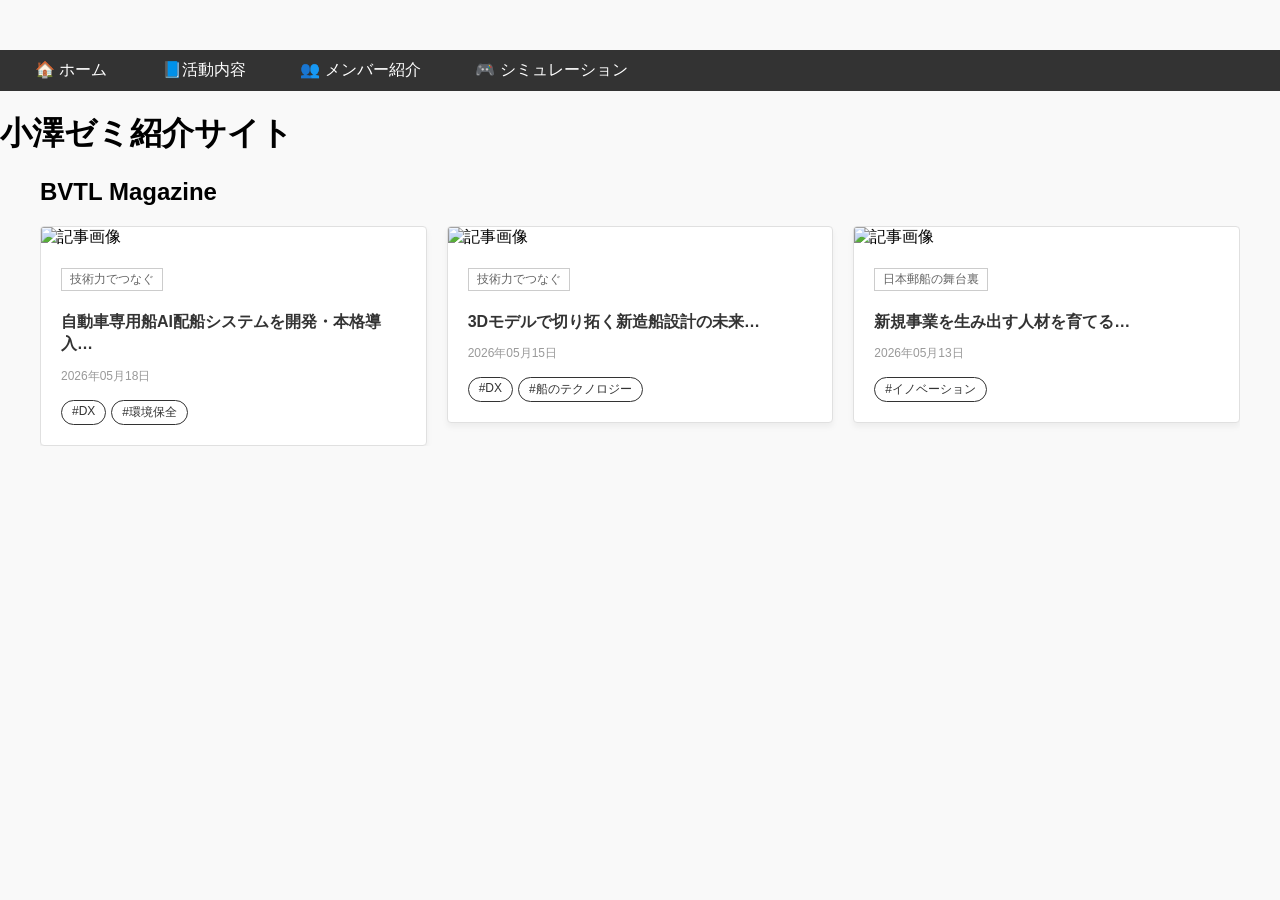
==== index.html/index.html @ 612d38cc "update camp part" ====
<!DOCTYPE html>
<html>

<head>
 
    <title>小澤ゼミ紹介サイト</title>

  <style>
    nav {
      background-color: #333;
      padding: 10px;
    }

    nav a {
      color: white;
      text-decoration: none;
      margin: 10px;
      padding: 8px 15px;
      border-radius: 5px;
    }

    nav a:hover {
      background-color: #555;
    }

    .dropdown {
      position: relative;
      display: inline-block;
    }

    .dropdown-content {
      display: none;
      position: absolute;
      background-color: #f9f9f9;
      padding: 10px;
      min-width: 250px;
    }

    .dropdown-content a {
      display: block;
      padding: 10px;
      color: black;
    }

    .dropdown-content a:hover {
      background-color: #ddd;
    }

    .dropdown:hover .dropdown-content {
      display: block;
    }

    /* 全体のリセットと基本設定 */
body {
  font-family: "Helvetica Neue", Arial, sans-serif;
  background-color: #f9f9f9;
  margin: 0;
  padding: 50px 0;
}

.container {
  max-width: 1200px;
  margin: 0 auto;
  padding: 0 20px;
}

/* スライダーの余白設定 */
.swiper {
  width: 100%;
  padding: 20px 0;
}

/* リンクタグのデフォルト装飾を消す */
.card-link {
  text-decoration: none;
  color: inherit;
  display: block;
}

/* カードのデザイン */
.card {
  background: #fff;
  border: 1px solid #e0e0e0;
  border-radius: 4px;
  overflow: hidden;
  box-shadow: 0 4px 6px rgba(0,0,0,0.05);
  transition: transform 0.2s, box-shadow 0.2s;
  height: 100%;
}

/* ホバー時に少し浮き上がらせる演出 */
.card-link:hover .card {
  transform: translateY(-5px);
  box-shadow: 0 8px 15px rgba(0,0,0,0.1);
}

/* 画像部分 */
.card-img img {
  width: 100%;
  height: 200px;
  object-fit: cover; /* 画像の比率を崩さずにトリミング */
}

/* テキストコンテンツ部分 */
.card-content {
  padding: 20px;
}

.category {
  font-size: 12px;
  color: #666;
  border: 1px solid #ccc;
  padding: 2px 8px;
  display: inline-block;
  margin-bottom: 10px;
}

.card-content h3 {
  font-size: 16px;
  margin: 10px 0;
  line-height: 1.4;
  color: #333;
}

.date {
  font-size: 12px;
  color: #999;
  margin-bottom: 15px;
}

/* タグのスタイリング */
.tags {
  display: flex;
  flex-wrap: wrap;
  gap: 5px;
}

.tag {
  font-size: 12px;
  color: #333;
  border: 1px solid #333;
  border-radius: 20px;
  padding: 3px 10px;
}
  </style>

</head>

<body>

<nav>
  <a href="index.html">🏠 ホーム</a>

   <div class="dropdown">
    <a href="#">📘活動内容</a>
    <div class="dropdown-content">
      <a href="activities-seminar.html">毎日の活動</a>
      <a href="activities-event.html">行事</a>
    </div>

  <a href="members.html">👥 メンバー紹介</a>

  <div class="dropdown">
    <a href="#">🎮 シミュレーション</a>
    <div class="dropdown-content">
      <a href="simulation-daily.html">日常編</a>
      <a href="simulation-camp.html">合宿編</a>
      <a href="simulation-factory.html">工場見学編</a>
      <a href="simulation-end.html">エンディング編</a>
    </div>
  </div>
</nav>

<h1>小澤ゼミ紹介サイト</h1>

<link rel="stylesheet" href="https://cdn.jsdelivr.net/npm/swiper@11/swiper-bundle.min.css" />



  <div class="container">
    <h2>BVTL Magazine</h2>
    
    <div class="swiper mySwiper">
      <div class="swiper-wrapper">
        
        <div class="swiper-slide">
          <a href="detail1.html" class="card-link">
            <div class="card">
              <div class="card-img">
                <img src="image1.jpg" alt="記事画像">
              </div>
              <div class="card-content">
                <span class="category">技術力でつなぐ</span>
                <h3>自動車専用船AI配船システムを開発・本格導入…</h3>
                <p class="date">2026年05月18日</p>
                <div class="tags">
                  <span class="tag">#DX</span>
                  <span class="tag">#環境保全</span>
                </div>
              </div>
            </div>
          </a>
        </div>

        <div class="swiper-slide">
          <a href="detail2.html" class="card-link">
            <div class="card">
              <div class="card-img">
                <img src="image2.jpg" alt="記事画像">
              </div>
              <div class="card-content">
                <span class="category">技術力でつなぐ</span>
                <h3>3Dモデルで切り拓く新造船設計の未来…</h3>
                <p class="date">2026年05月15日</p>
                <div class="tags">
                  <span class="tag">#DX</span>
                  <span class="tag">#船のテクノロジー</span>
                </div>
              </div>
            </div>
          </a>
        </div>

        <div class="swiper-slide">
          <a href="detail3.html" class="card-link">
            <div class="card">
              <div class="card-img">
                <img src="image3.jpg" alt="記事画像">
              </div>
              <div class="card-content">
                <span class="category">日本郵船の舞台裏</span>
                <h3>新規事業を生み出す人材を育てる…</h3>
                <p class="date">2026年05月13日</p>
                <div class="tags">
                  <span class="tag">#イノベーション</span>
                </div>
              </div>
            </div>
          </a>
        </div>

      </div>

      <div class="swiper-button-next"></div>
      <div class="swiper-button-prev"></div>
    </div>
  </div>

  <script src="https://cdn.jsdelivr.net/npm/swiper@11/swiper-bundle.min.js"></script>
  <script src="script.js"></script>


</body>

</html>
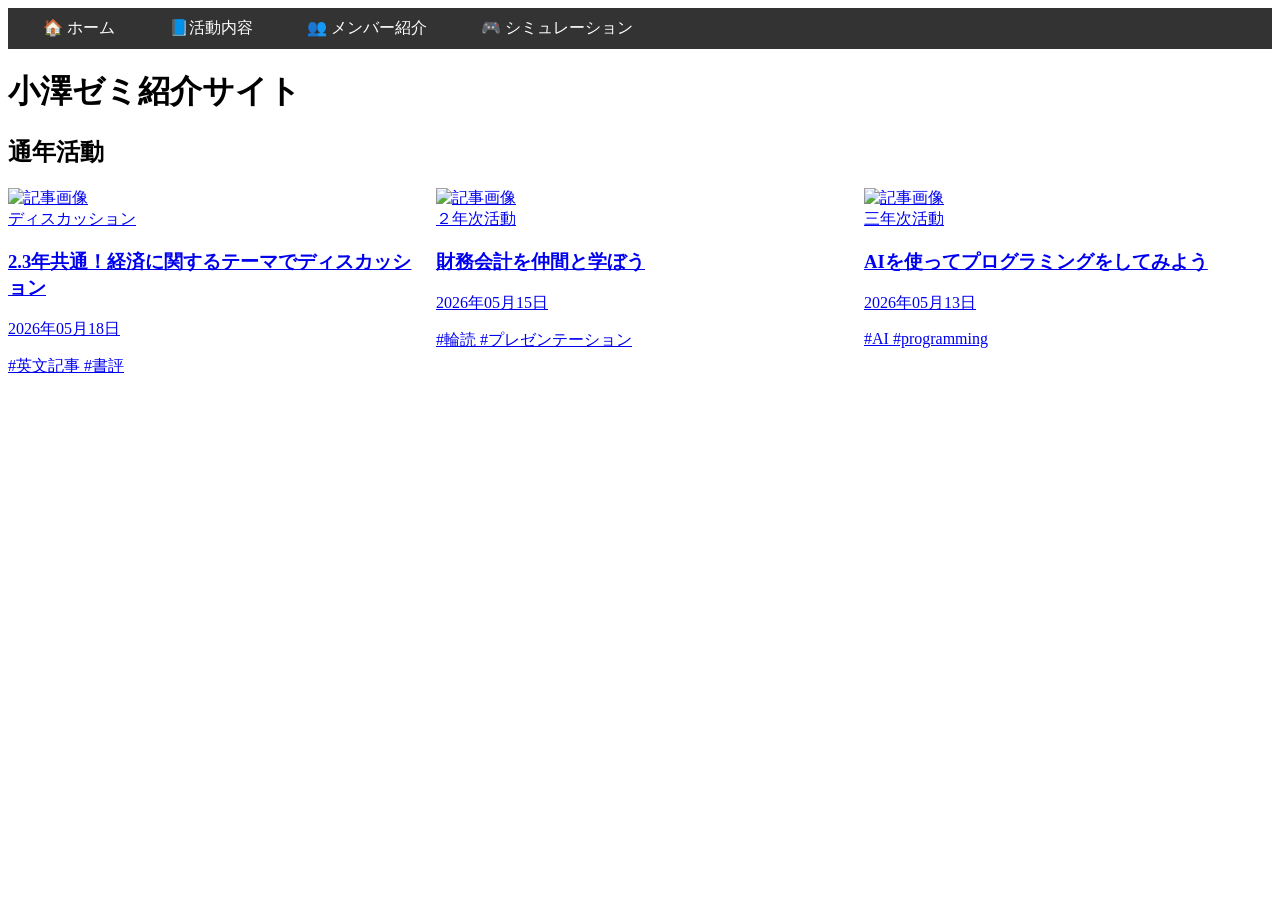
==== commit 3c73732b: "update camp part" ====
--- a/index.html/index.html
+++ b/index.html/index.html
@@ -2,8 +2,8 @@
 <html>
 
 <head>
- 
-    <title>小澤ゼミ紹介サイト</title>
+
+  <title>小澤ゼミ紹介サイト</title>
 
   <style>
     nav {
@@ -49,140 +49,45 @@
     .dropdown:hover .dropdown-content {
       display: block;
     }
-
-    /* 全体のリセットと基本設定 */
-body {
-  font-family: "Helvetica Neue", Arial, sans-serif;
-  background-color: #f9f9f9;
-  margin: 0;
-  padding: 50px 0;
-}
-
-.container {
-  max-width: 1200px;
-  margin: 0 auto;
-  padding: 0 20px;
-}
-
-/* スライダーの余白設定 */
-.swiper {
-  width: 100%;
-  padding: 20px 0;
-}
-
-/* リンクタグのデフォルト装飾を消す */
-.card-link {
-  text-decoration: none;
-  color: inherit;
-  display: block;
-}
-
-/* カードのデザイン */
-.card {
-  background: #fff;
-  border: 1px solid #e0e0e0;
-  border-radius: 4px;
-  overflow: hidden;
-  box-shadow: 0 4px 6px rgba(0,0,0,0.05);
-  transition: transform 0.2s, box-shadow 0.2s;
-  height: 100%;
-}
-
-/* ホバー時に少し浮き上がらせる演出 */
-.card-link:hover .card {
-  transform: translateY(-5px);
-  box-shadow: 0 8px 15px rgba(0,0,0,0.1);
-}
-
-/* 画像部分 */
-.card-img img {
-  width: 100%;
-  height: 200px;
-  object-fit: cover; /* 画像の比率を崩さずにトリミング */
-}
-
-/* テキストコンテンツ部分 */
-.card-content {
-  padding: 20px;
-}
-
-.category {
-  font-size: 12px;
-  color: #666;
-  border: 1px solid #ccc;
-  padding: 2px 8px;
-  display: inline-block;
-  margin-bottom: 10px;
-}
-
-.card-content h3 {
-  font-size: 16px;
-  margin: 10px 0;
-  line-height: 1.4;
-  color: #333;
-}
-
-.date {
-  font-size: 12px;
-  color: #999;
-  margin-bottom: 15px;
-}
-
-/* タグのスタイリング */
-.tags {
-  display: flex;
-  flex-wrap: wrap;
-  gap: 5px;
-}
-
-.tag {
-  font-size: 12px;
-  color: #333;
-  border: 1px solid #333;
-  border-radius: 20px;
-  padding: 3px 10px;
-}
   </style>
 
 </head>
 
 <body>
 
-<nav>
-  <a href="index.html">🏠 ホーム</a>
+  <nav>
+    <a href="index.html">🏠 ホーム</a>
 
-   <div class="dropdown">
-    <a href="#">📘活動内容</a>
-    <div class="dropdown-content">
-      <a href="activities-seminar.html">毎日の活動</a>
-      <a href="activities-event.html">行事</a>
-    </div>
+    <div class="dropdown">
+      <a href="#">📘活動内容</a>
+      <div class="dropdown-content">
+        <a href="activities-seminar.html">毎日の活動</a>
+        <a href="activities-event.html">行事</a>
+      </div>
 
-  <a href="members.html">👥 メンバー紹介</a>
+      <a href="members.html">👥 メンバー紹介</a>
 
-  <div class="dropdown">
-    <a href="#">🎮 シミュレーション</a>
-    <div class="dropdown-content">
-      <a href="simulation-daily.html">日常編</a>
-      <a href="simulation-camp.html">合宿編</a>
-      <a href="simulation-factory.html">工場見学編</a>
-      <a href="simulation-end.html">エンディング編</a>
-    </div>
-  </div>
-</nav>
+      <div class="dropdown">
+        <a href="#">🎮 シミュレーション</a>
+        <div class="dropdown-content">
+          <a href="simulation-daily.html">日常編</a>
+          <a href="simulation-camp.html">合宿編</a>
+          <a href="simulation-factory.html">工場見学編</a>
+          <a href="simulation-end.html">エンディング編</a>
+        </div>
+      </div>
+  </nav>
 
-<h1>小澤ゼミ紹介サイト</h1>
+  <h1>小澤ゼミ紹介サイト</h1>
 
-<link rel="stylesheet" href="https://cdn.jsdelivr.net/npm/swiper@11/swiper-bundle.min.css" />
-
-
+  <link rel="stylesheet" href="https://cdn.jsdelivr.net/npm/swiper@11/swiper-bundle.min.css" />
 
   <div class="container">
-    <h2>BVTL Magazine</h2>
-    
+    <h2>通年活動</h2>
+
     <div class="swiper mySwiper">
       <div class="swiper-wrapper">
-        
+
         <div class="swiper-slide">
           <a href="detail1.html" class="card-link">
             <div class="card">
@@ -190,12 +95,12 @@
                 <img src="image1.jpg" alt="記事画像">
               </div>
               <div class="card-content">
-                <span class="category">技術力でつなぐ</span>
-                <h3>自動車専用船AI配船システムを開発・本格導入…</h3>
+                <span class="category">ディスカッション</span>
+                <h3>2.3年共通！経済に関するテーマでディスカッション</h3>
                 <p class="date">2026年05月18日</p>
                 <div class="tags">
-                  <span class="tag">#DX</span>
-                  <span class="tag">#環境保全</span>
+                  <span class="tag">#英文記事</span>
+                  <span class="tag">#書評</span>
                 </div>
               </div>
             </div>
@@ -209,12 +114,12 @@
                 <img src="image2.jpg" alt="記事画像">
               </div>
               <div class="card-content">
-                <span class="category">技術力でつなぐ</span>
-                <h3>3Dモデルで切り拓く新造船設計の未来…</h3>
+                <span class="category">２年次活動</span>
+                <h3>財務会計を仲間と学ぼう</h3>
                 <p class="date">2026年05月15日</p>
                 <div class="tags">
-                  <span class="tag">#DX</span>
-                  <span class="tag">#船のテクノロジー</span>
+                  <span class="tag">#輪読</span>
+                  <span class="tag">#プレゼンテーション</span>
                 </div>
               </div>
             </div>
@@ -228,22 +133,25 @@
                 <img src="image3.jpg" alt="記事画像">
               </div>
               <div class="card-content">
-                <span class="category">日本郵船の舞台裏</span>
-                <h3>新規事業を生み出す人材を育てる…</h3>
+                <span class="category">三年次活動</span>
+                <h3>AIを使ってプログラミングをしてみよう</h3>
                 <p class="date">2026年05月13日</p>
                 <div class="tags">
-                  <span class="tag">#イノベーション</span>
+                  <span class="tag">#AI</span>
+                  <span class="tag">#programming</span>
+                  </span>
                 </div>
               </div>
             </div>
-          </a>
         </div>
-
+        </a>
       </div>
 
-      <div class="swiper-button-next"></div>
-      <div class="swiper-button-prev"></div>
     </div>
+
+    <div class="swiper-button-next"></div>
+    <div class="swiper-button-prev"></div>
+  </div>
   </div>
 
   <script src="https://cdn.jsdelivr.net/npm/swiper@11/swiper-bundle.min.js"></script>
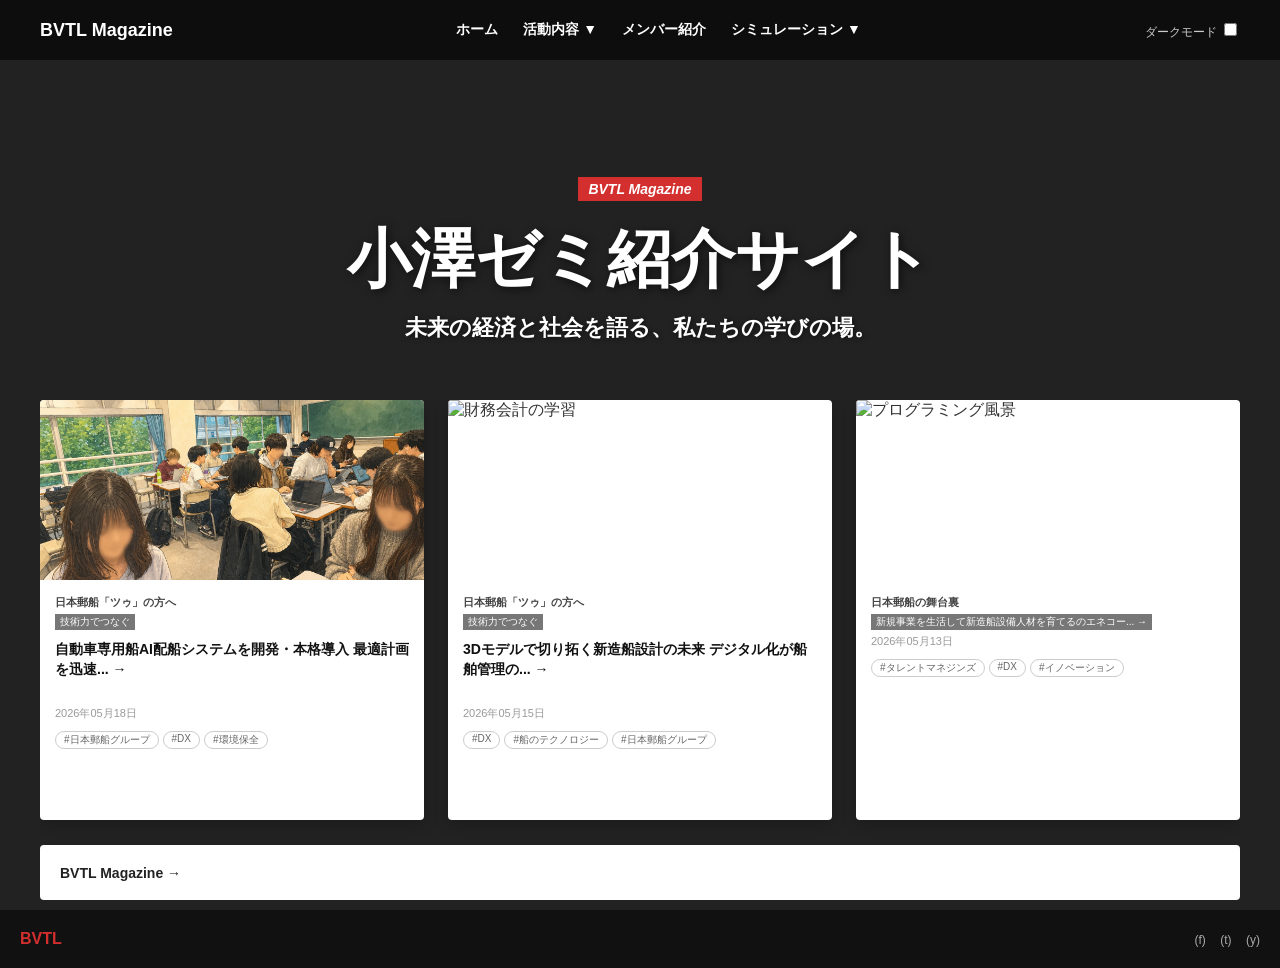
==== commit 5396b8a1: "design update" ====
--- a/index.html/index.html
+++ b/index.html/index.html
@@ -1,163 +1,142 @@
 <!DOCTYPE html>
-<html>
+<html lang="ja">
 
 <head>
-
+  <meta charset="UTF-8">
+  <meta name="viewport" content="width=device-width, initial-scale=1.0">
   <title>小澤ゼミ紹介サイト</title>
 
-  <style>
-    nav {
-      background-color: #333;
-      padding: 10px;
-    }
-
-    nav a {
-      color: white;
-      text-decoration: none;
-      margin: 10px;
-      padding: 8px 15px;
-      border-radius: 5px;
-    }
-
-    nav a:hover {
-      background-color: #555;
-    }
-
-    .dropdown {
-      position: relative;
-      display: inline-block;
-    }
-
-    .dropdown-content {
-      display: none;
-      position: absolute;
-      background-color: #f9f9f9;
-      padding: 10px;
-      min-width: 250px;
-    }
-
-    .dropdown-content a {
-      display: block;
-      padding: 10px;
-      color: black;
-    }
-
-    .dropdown-content a:hover {
-      background-color: #ddd;
-    }
-
-    .dropdown:hover .dropdown-content {
-      display: block;
-    }
-  </style>
-
+  <link rel="stylesheet" href="https://cdn.jsdelivr.net/npm/swiper@11/swiper-bundle.min.css" />
+  <link rel="stylesheet" href="style.css">
 </head>
 
 <body>
 
-  <nav>
-    <a href="index.html">🏠 ホーム</a>
+  <header class="main-header">
+    <nav class="nav-container">
+      <div class="logo">BVTL Magazine</div>
+      <ul class="nav-links">
+        <li><a href="index.html">ホーム</a></li>
+        <li class="dropdown">
+          <a href="#">活動内容 ▼</a>
+          <ul class="dropdown-content">
+            <li><a href="activities-seminar.html">毎日の活動</a></li>
+            <li><a href="activities-event.html">行事</a></li>
+          </ul>
+        </li>
+        <li><a href="members.html">メンバー紹介</a></li>
+        <li class="dropdown">
+          <a href="#">シミュレーション ▼</a>
+          <ul class="dropdown-content">
+            <li><a href="simulation-daily.html">日常編</a></li>
+            <li><a href="simulation-camp.html">合宿編</a></li>
+            <li><a href="simulation-factory.html">工場見学編</a></li>
+            <li><a href="simulation-end.html">エンディング編</a></li>
+          </ul>
+        </li>
+      </ul>
+      <div class="darkmode-toggle">
+        ダークモード <input type="checkbox">
+      </div>
+    </nav>
+  </header>
 
-    <div class="dropdown">
-      <a href="#">📘活動内容</a>
-      <div class="dropdown-content">
-        <a href="activities-seminar.html">毎日の活動</a>
-        <a href="activities-event.html">行事</a>
-      </div>
+  <div class="hero-section">
+    <div class="hero-content">
+      <span class="magazine-label">BVTL Magazine</span>
+      <h1 class="hero-title">小澤ゼミ紹介サイト</h1>
+      <p class="hero-subtitle">未来の経済と社会を語る、私たちの学びの場。</p>
+    </div>
+  </div>
 
-      <a href="members.html">👥 メンバー紹介</a>
+  <div class="content-container">
+    <div class="card-gallery-wrapper">
+      <div class="swiper mySwiper">
+        <div class="swiper-wrapper">
 
-      <div class="dropdown">
-        <a href="#">🎮 シミュレーション</a>
-        <div class="dropdown-content">
-          <a href="simulation-daily.html">日常編</a>
-          <a href="simulation-camp.html">合宿編</a>
-          <a href="simulation-factory.html">工場見学編</a>
-          <a href="simulation-end.html">エンディング編</a>
-        </div>
-      </div>
-  </nav>
-
-  <h1>小澤ゼミ紹介サイト</h1>
-
-  <link rel="stylesheet" href="https://cdn.jsdelivr.net/npm/swiper@11/swiper-bundle.min.css" />
-
-  <div class="container">
-    <h2>通年活動</h2>
-
-    <div class="swiper mySwiper">
-      <div class="swiper-wrapper">
-
-        <div class="swiper-slide">
-          <a href="detail1.html" class="card-link">
-            <div class="card">
-              <div class="card-img">
-                <img src="image1.jpg" alt="記事画像">
-              </div>
-              <div class="card-content">
-                <span class="category">ディスカッション</span>
-                <h3>2.3年共通！経済に関するテーマでディスカッション</h3>
-                <p class="date">2026年05月18日</p>
-                <div class="tags">
-                  <span class="tag">#英文記事</span>
-                  <span class="tag">#書評</span>
+          <div class="swiper-slide">
+            <a href="detail1.html" class="card-link">
+              <div class="card">
+                <div class="card-img">
+                  <img src="photo.jpg/photo1-daily.jpg" alt="ディスカッション風景">
+                </div>
+                <div class="card-content">
+                  <span class="company-tag">日本郵船「ツゥ」の方へ</span>
+                  <span class="skill-tag">技術力でつなぐ</span>
+                  <h3>自動車専用船AI配船システムを開発・本格導入 最適計画を迅速... →</h3>
+                  <p class="date">2026年05月18日</p>
+                  <div class="tags">
+                    <span class="tag">#日本郵船グループ</span>
+                    <span class="tag">#DX</span>
+                    <span class="tag">#環境保全</span>
+                  </div>
                 </div>
               </div>
-            </div>
-          </a>
+            </a>
+          </div>
+
+          <div class="swiper-slide">
+            <a href="detail2.html" class="card-link">
+              <div class="card">
+                <div class="card-img">
+                  <img src="image2.jpg" alt="財務会計の学習">
+                </div>
+                <div class="card-content">
+                  <span class="company-tag">日本郵船「ツゥ」の方へ</span>
+                  <span class="skill-tag">技術力でつなぐ</span>
+                  <h3>3Dモデルで切り拓く新造船設計の未来 デジタル化が船舶管理の... →</h3>
+                  <p class="date">2026年05月15日</p>
+                  <div class="tags">
+                    <span class="tag">#DX</span>
+                    <span class="tag">#船のテクノロジー</span>
+                    <span class="tag">#日本郵船グループ</span>
+                  </div>
+                </div>
+              </div>
+            </a>
+          </div>
+
+          <div class="swiper-slide">
+            <a href="detail3.html" class="card-link">
+              <div class="card">
+                <div class="card-img">
+                  <img src="image3.jpg" alt="プログラミング風景">
+                </div>
+                <div class="card-content">
+                  <span class="company-tag">日本郵船の舞台裏</span>
+                  <span class="skill-tag">新規事業を生活して新造船設備人材を育てるのエネコー... →</span>
+                  <p class="date">2026年05月13日</p>
+                  <div class="tags">
+                    <span class="tag">#タレントマネジンズ</span>
+                    <span class="tag">#DX</span>
+                    <span class="tag">#イノベーション</span>
+                  </div>
+                </div>
+              </div>
+            </a>
+          </div>
+
+        </div>
+        <div class="swiper-controls-bar">
+          <div class="bottom-magazine-logo">BVTL Magazine →</div>
+          <div class="swiper-button-container">
+            <div class="swiper-button-prev"></div>
+            <div class="swiper-button-next"></div>
+          </div>
         </div>
 
-        <div class="swiper-slide">
-          <a href="detail2.html" class="card-link">
-            <div class="card">
-              <div class="card-img">
-                <img src="image2.jpg" alt="記事画像">
-              </div>
-              <div class="card-content">
-                <span class="category">２年次活動</span>
-                <h3>財務会計を仲間と学ぼう</h3>
-                <p class="date">2026年05月15日</p>
-                <div class="tags">
-                  <span class="tag">#輪読</span>
-                  <span class="tag">#プレゼンテーション</span>
-                </div>
-              </div>
-            </div>
-          </a>
-        </div>
-
-        <div class="swiper-slide">
-          <a href="detail3.html" class="card-link">
-            <div class="card">
-              <div class="card-img">
-                <img src="image3.jpg" alt="記事画像">
-              </div>
-              <div class="card-content">
-                <span class="category">三年次活動</span>
-                <h3>AIを使ってプログラミングをしてみよう</h3>
-                <p class="date">2026年05月13日</p>
-                <div class="tags">
-                  <span class="tag">#AI</span>
-                  <span class="tag">#programming</span>
-                  </span>
-                </div>
-              </div>
-            </div>
-        </div>
-        </a>
       </div>
-
     </div>
-
-    <div class="swiper-button-next"></div>
-    <div class="swiper-button-prev"></div>
   </div>
-  </div>
+  <footer class="site-footer">
+    <div class="footer-logo">BVTL</div>
+    <div class="footer-social">
+      <span>(f)</span> <span>(t)</span> <span>(y)</span>
+    </div>
+  </footer>
 
   <script src="https://cdn.jsdelivr.net/npm/swiper@11/swiper-bundle.min.js"></script>
   <script src="script.js"></script>
-
-
 </body>
 
 </html>
--- a/index.html/style.css
+++ b/index.html/style.css
@@ -0,0 +1,323 @@
+/* --- 全体の基本スタイル --- */
+body {
+    font-family: "Helvetica Neue", Arial, sans-serif;
+    margin: 0;
+    padding: 0;
+    color: #333;
+    background-color: #222;
+    /* 画像がない時も暗く保つ */
+    background-image: url('hero-background.jpg');
+    /* 背景画像 */
+    background-size: cover;
+    background-position: center;
+    background-attachment: fixed;
+}
+
+.content-container {
+    max-width: 1200px;
+    margin: 0 auto;
+    padding: 0 20px;
+}
+
+/* ==========================================
+   🌐 ヘッダーとナビゲーション
+   ========================================== */
+.main-header {
+    background-color: rgba(0, 0, 0, 0.6);
+    /* 画像通りの半透明な黒 */
+    color: #fff;
+    position: fixed;
+    top: 0;
+    left: 0;
+    width: 100%;
+    z-index: 1000;
+}
+
+.nav-container {
+    max-width: 1200px;
+    margin: 0 auto;
+    padding: 0 20px;
+    height: 60px;
+    display: flex;
+    align-items: center;
+    justify-content: space-between;
+}
+
+.logo {
+    font-size: 18px;
+    font-weight: bold;
+}
+
+.nav-links {
+    list-style: none;
+    margin: 0;
+    padding: 0;
+    display: flex;
+    gap: 25px;
+}
+
+.nav-links>li {
+    position: relative;
+}
+
+.nav-links a {
+    text-decoration: none;
+    color: inherit;
+    font-size: 14px;
+    font-weight: bold;
+    padding: 20px 0;
+    display: block;
+}
+
+.darkmode-toggle {
+    font-size: 12px;
+    color: #ccc;
+}
+
+/* --- 普通のドロップダウンメニュー --- */
+.dropdown-content {
+    display: none;
+    position: absolute;
+    top: 50px;
+    left: 50%;
+    transform: translateX(-50%);
+    background-color: #fff;
+    border-radius: 4px;
+    min-width: 150px;
+    padding: 10px 0;
+    box-shadow: 0 8px 16px rgba(0, 0, 0, 0.2);
+    z-index: 1001;
+}
+
+.dropdown:hover .dropdown-content {
+    display: block;
+}
+
+.dropdown-content li {
+    list-style: none;
+}
+
+.dropdown-content a {
+    display: block;
+    padding: 10px 15px;
+    color: #333;
+    height: auto;
+}
+
+.dropdown-content a:hover {
+    background-color: #ddd;
+}
+
+/* ==========================================
+   🚀 ヒーローセクション（大きな文字）
+   ========================================== */
+.hero-section {
+    height: 520px;
+    display: flex;
+    align-items: center;
+    justify-content: center;
+    text-align: center;
+}
+
+.hero-content {
+    max-width: 800px;
+}
+
+.magazine-label {
+    font-size: 14px;
+    color: #fff;
+    background-color: #d32f2f;
+    /* 赤いラベル */
+    padding: 4px 10px;
+    display: inline-block;
+    margin-bottom: 15px;
+    font-style: italic;
+    font-weight: bold;
+}
+
+.hero-title {
+    font-size: 64px;
+    /* 画像通りの超大文字！ */
+    font-weight: bold;
+    color: #fff;
+    margin: 0 0 10px 0;
+    text-shadow: 2px 2px 10px rgba(0, 0, 0, 0.6);
+}
+
+.hero-subtitle {
+    font-size: 22px;
+    color: #fff;
+    margin: 0;
+    text-shadow: 1px 1px 5px rgba(0, 0, 0, 0.6);
+    font-weight: bold;
+}
+
+/* ==========================================
+   🎡 カードギャラリー（画像の下部重ね合わせ）
+   ========================================== */
+.card-gallery-wrapper {
+    margin-top: -120px;
+    /* タイトル部分にカードを食い込ませる */
+    position: relative;
+    z-index: 10;
+}
+
+.swiper {
+    width: 100%;
+    padding-bottom: 90px;
+}
+
+.card-link {
+    text-decoration: none;
+    color: inherit;
+    display: block;
+}
+
+.card {
+    background: #fff;
+    border-radius: 4px;
+    overflow: hidden;
+    box-shadow: 0 4px 15px rgba(0, 0, 0, 0.2);
+    height: 420px;
+}
+
+.card-img {
+    width: 100%;
+    height: 180px;
+}
+
+.card-img img {
+    width: 100%;
+    height: 100%;
+    object-fit: cover;
+}
+
+.card-content {
+    padding: 15px;
+}
+
+.company-tag {
+    font-size: 11px;
+    color: #444;
+    display: block;
+    font-weight: bold;
+}
+
+.skill-tag {
+    font-size: 10px;
+    color: #fff;
+    background-color: #777;
+    padding: 1px 5px;
+    display: inline-block;
+    margin: 4px 0;
+}
+
+.card-content h3 {
+    font-size: 14px;
+    margin: 6px 0;
+    line-height: 1.4;
+    color: #111;
+    font-weight: bold;
+    height: 60px;
+    overflow: hidden;
+}
+
+.date {
+    font-size: 11px;
+    color: #999;
+    margin: 0 0 10px 0;
+}
+
+.tags {
+    display: flex;
+    flex-wrap: wrap;
+    gap: 4px;
+}
+
+.tag {
+    font-size: 10px;
+    color: #666;
+    border: 1px solid #ccc;
+    border-radius: 20px;
+    padding: 1px 8px;
+}
+
+/* ==========================================
+   コントロールバーと独自の赤い矢印ボタン
+   ========================================== */
+.swiper-controls-bar {
+    display: flex;
+    align-items: center;
+    justify-content: space-between;
+    padding: 10px 20px;
+    background-color: #fff;
+    border-radius: 4px;
+    position: absolute;
+    bottom: 10px;
+    left: 0;
+    right: 0;
+    z-index: 20;
+}
+
+.bottom-magazine-logo {
+    font-weight: bold;
+    font-size: 14px;
+    color: #222;
+}
+
+.swiper-button-container {
+    display: flex;
+    position: relative;
+    width: 80px;
+    height: 35px;
+}
+
+/* 画像通りの小さな赤いコントロールボタン */
+.swiper-button-prev,
+.swiper-button-next {
+    position: absolute;
+    top: 50%;
+    transform: translateY(-50%);
+    width: 35px;
+    height: 35px;
+    background-color: #d32f2f;
+    color: #fff !important;
+    margin: 0;
+    border-radius: 2px;
+}
+
+.swiper-button-prev {
+    left: 0;
+}
+
+.swiper-button-next {
+    right: 0;
+}
+
+.swiper-button-prev::after,
+.swiper-button-next::after {
+    font-size: 12px !important;
+    font-weight: bold;
+}
+
+/* フッター */
+.site-footer {
+    background-color: #111;
+    color: #fff;
+    padding: 20px;
+    display: flex;
+    justify-content: space-between;
+    align-items: center;
+}
+
+.footer-logo {
+    font-size: 16px;
+    font-weight: bold;
+    color: #d32f2f;
+}
+
+.footer-social span {
+    margin-left: 10px;
+    font-size: 12px;
+    color: #aaa;
+}
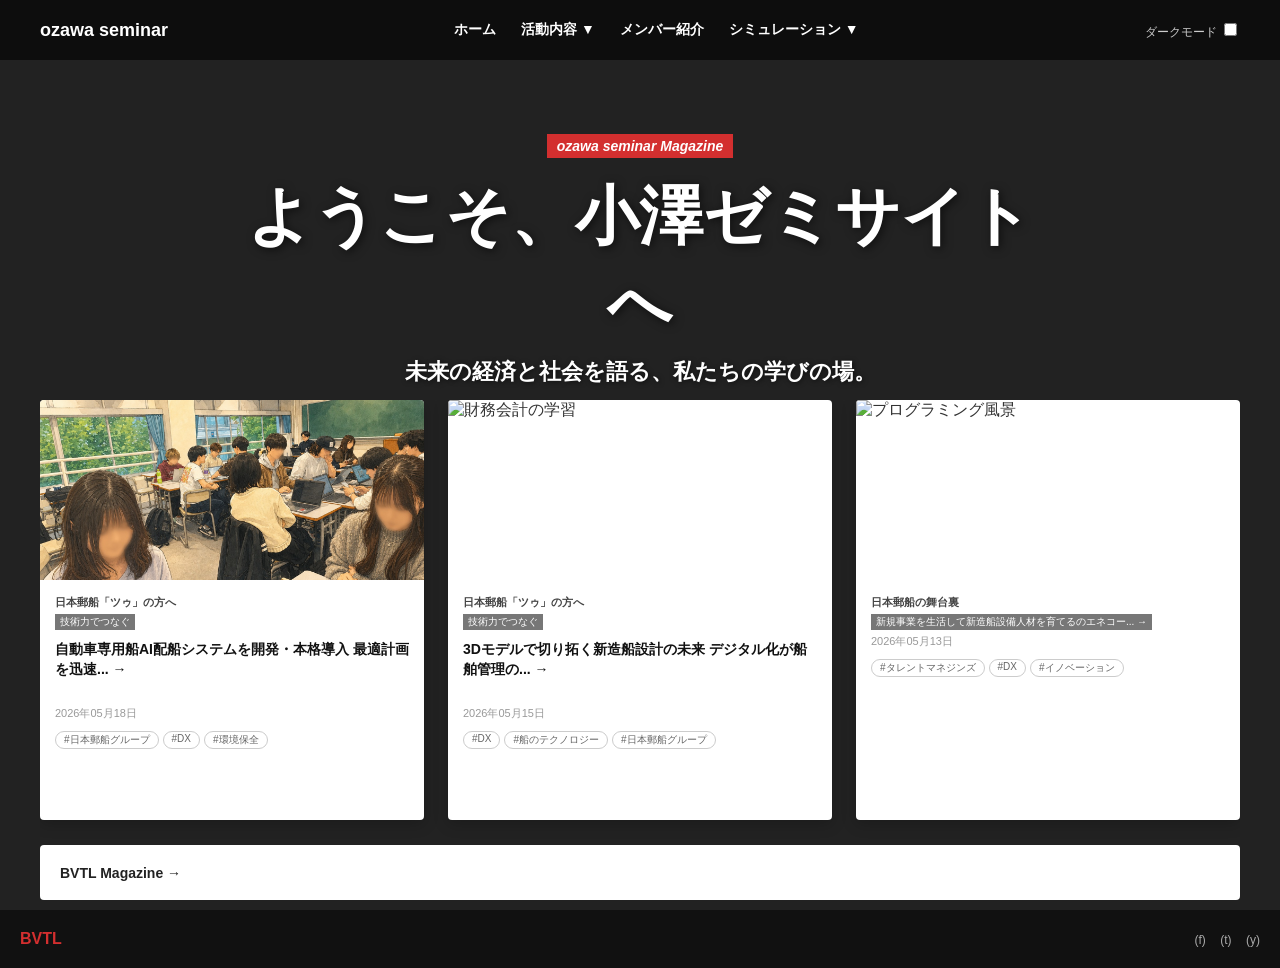
==== commit 5bbbc4c1: "design update" ====
--- a/index.html/index.html
+++ b/index.html/index.html
@@ -4,7 +4,7 @@
 <head>
   <meta charset="UTF-8">
   <meta name="viewport" content="width=device-width, initial-scale=1.0">
-  <title>小澤ゼミ紹介サイト</title>
+  <title>ようこそ、小澤ゼミサイトへ</title>
 
   <link rel="stylesheet" href="https://cdn.jsdelivr.net/npm/swiper@11/swiper-bundle.min.css" />
   <link rel="stylesheet" href="style.css">
@@ -14,7 +14,7 @@
 
   <header class="main-header">
     <nav class="nav-container">
-      <div class="logo">BVTL Magazine</div>
+      <div class="logo">ozawa seminar</div>
       <ul class="nav-links">
         <li><a href="index.html">ホーム</a></li>
         <li class="dropdown">
@@ -43,8 +43,8 @@
 
   <div class="hero-section">
     <div class="hero-content">
-      <span class="magazine-label">BVTL Magazine</span>
-      <h1 class="hero-title">小澤ゼミ紹介サイト</h1>
+      <span class="magazine-label">ozawa seminar Magazine</span>
+      <h1 class="hero-title">ようこそ、小澤ゼミサイトへ</h1>
       <p class="hero-subtitle">未来の経済と社会を語る、私たちの学びの場。</p>
     </div>
   </div>
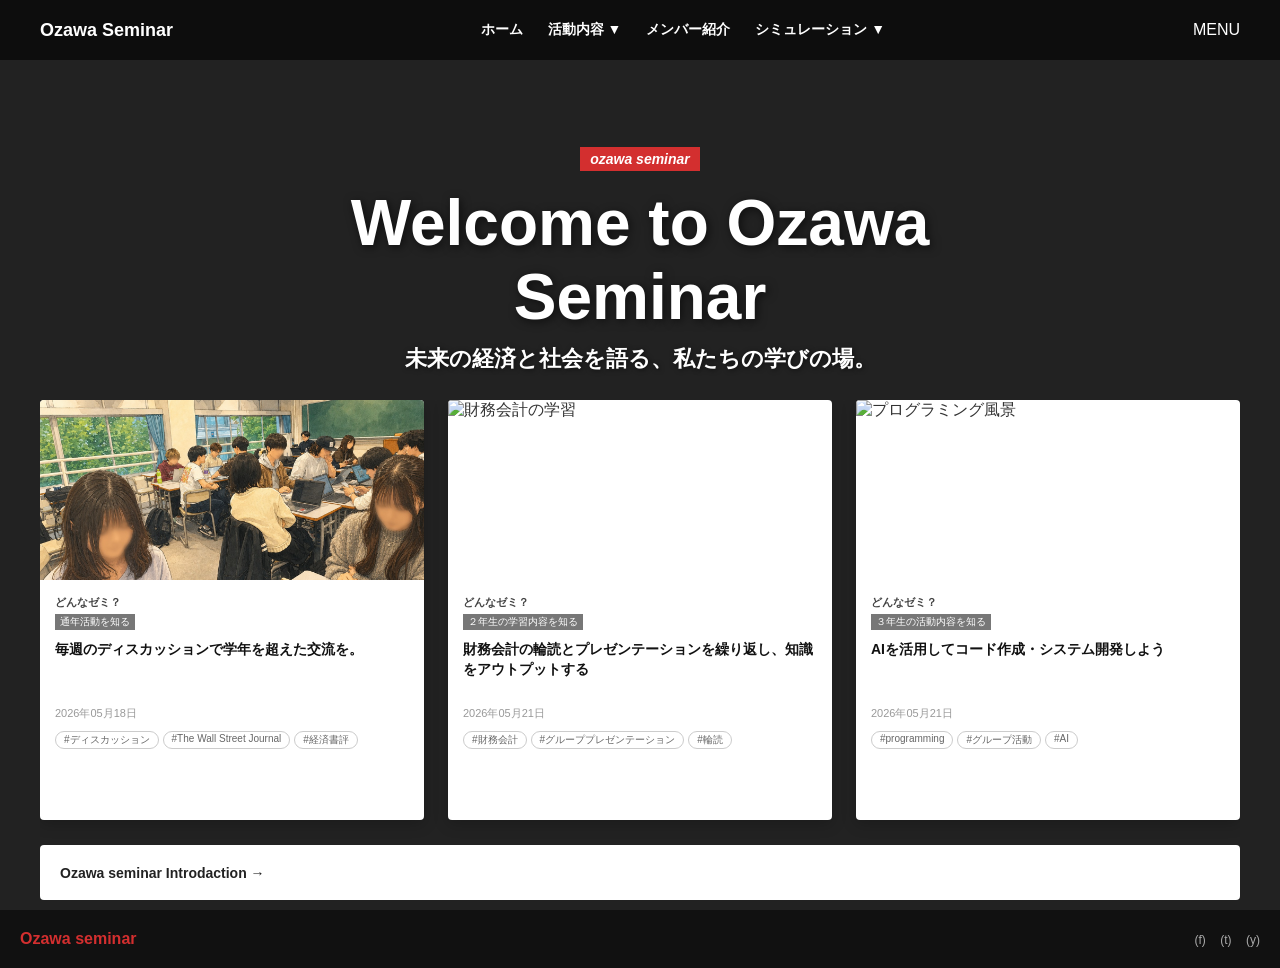
==== commit c8332144: "design update" ====
--- a/index.html/index.html
+++ b/index.html/index.html
@@ -4,7 +4,7 @@
 <head>
   <meta charset="UTF-8">
   <meta name="viewport" content="width=device-width, initial-scale=1.0">
-  <title>ようこそ、小澤ゼミサイトへ</title>
+  <title>Welcome to Ozawa seminar</title>
 
   <link rel="stylesheet" href="https://cdn.jsdelivr.net/npm/swiper@11/swiper-bundle.min.css" />
   <link rel="stylesheet" href="style.css">
@@ -14,7 +14,7 @@
 
   <header class="main-header">
     <nav class="nav-container">
-      <div class="logo">ozawa seminar</div>
+      <div class="logo">Ozawa Seminar</div>
       <ul class="nav-links">
         <li><a href="index.html">ホーム</a></li>
         <li class="dropdown">
@@ -35,16 +35,16 @@
           </ul>
         </li>
       </ul>
-      <div class="darkmode-toggle">
-        ダークモード <input type="checkbox">
+      <div class="header-right">
+        <span>MENU</span>
       </div>
     </nav>
   </header>
 
   <div class="hero-section">
     <div class="hero-content">
-      <span class="magazine-label">ozawa seminar Magazine</span>
-      <h1 class="hero-title">ようこそ、小澤ゼミサイトへ</h1>
+      <span class="magazine-label">ozawa seminar</span>
+      <h1 class="hero-title">Welcome to Ozawa Seminar</h1>
       <p class="hero-subtitle">未来の経済と社会を語る、私たちの学びの場。</p>
     </div>
   </div>
@@ -61,14 +61,14 @@
                   <img src="photo.jpg/photo1-daily.jpg" alt="ディスカッション風景">
                 </div>
                 <div class="card-content">
-                  <span class="company-tag">日本郵船「ツゥ」の方へ</span>
-                  <span class="skill-tag">技術力でつなぐ</span>
-                  <h3>自動車専用船AI配船システムを開発・本格導入 最適計画を迅速... →</h3>
+                  <span class="company-tag">どんなゼミ？</span>
+                  <span class="skill-tag">通年活動を知る</span>
+                  <h3>毎週のディスカッションで学年を超えた交流を。</h3>
                   <p class="date">2026年05月18日</p>
                   <div class="tags">
-                    <span class="tag">#日本郵船グループ</span>
-                    <span class="tag">#DX</span>
-                    <span class="tag">#環境保全</span>
+                    <span class="tag">#ディスカッション</span>
+                    <span class="tag">#The Wall Street Journal</span>
+                    <span class="tag">#経済書評</span>
                   </div>
                 </div>
               </div>
@@ -82,14 +82,14 @@
                   <img src="image2.jpg" alt="財務会計の学習">
                 </div>
                 <div class="card-content">
-                  <span class="company-tag">日本郵船「ツゥ」の方へ</span>
-                  <span class="skill-tag">技術力でつなぐ</span>
-                  <h3>3Dモデルで切り拓く新造船設計の未来 デジタル化が船舶管理の... →</h3>
-                  <p class="date">2026年05月15日</p>
+                  <span class="company-tag">どんなゼミ？</span>
+                  <span class="skill-tag">２年生の学習内容を知る</span>
+                  <h3>財務会計の輪読とプレゼンテーションを繰り返し、知識をアウトプットする</h3>
+                  <p class="date">2026年05月21日</p>
                   <div class="tags">
-                    <span class="tag">#DX</span>
-                    <span class="tag">#船のテクノロジー</span>
-                    <span class="tag">#日本郵船グループ</span>
+                    <span class="tag">#財務会計</span>
+                    <span class="tag">#グループプレゼンテーション</span>
+                    <span class="tag">#輪読</span>
                   </div>
                 </div>
               </div>
@@ -103,13 +103,14 @@
                   <img src="image3.jpg" alt="プログラミング風景">
                 </div>
                 <div class="card-content">
-                  <span class="company-tag">日本郵船の舞台裏</span>
-                  <span class="skill-tag">新規事業を生活して新造船設備人材を育てるのエネコー... →</span>
-                  <p class="date">2026年05月13日</p>
+                  <span class="company-tag">どんなゼミ？</span>
+                  <span class="skill-tag">３年生の活動内容を知る</span>
+                  <h3>AIを活用してコード作成・システム開発しよう</h3>
+                  <p class="date">2026年05月21日</p>
                   <div class="tags">
-                    <span class="tag">#タレントマネジンズ</span>
-                    <span class="tag">#DX</span>
-                    <span class="tag">#イノベーション</span>
+                    <span class="tag">#programming</span>
+                    <span class="tag">#グループ活動</span>
+                    <span class="tag">#AI</span>
                   </div>
                 </div>
               </div>
@@ -118,7 +119,7 @@
 
         </div>
         <div class="swiper-controls-bar">
-          <div class="bottom-magazine-logo">BVTL Magazine →</div>
+          <div class="bottom-magazine-logo">Ozawa seminar Introdaction →</div>
           <div class="swiper-button-container">
             <div class="swiper-button-prev"></div>
             <div class="swiper-button-next"></div>
@@ -129,7 +130,7 @@
     </div>
   </div>
   <footer class="site-footer">
-    <div class="footer-logo">BVTL</div>
+    <div class="footer-logo">Ozawa seminar</div>
     <div class="footer-social">
       <span>(f)</span> <span>(t)</span> <span>(y)</span>
     </div>
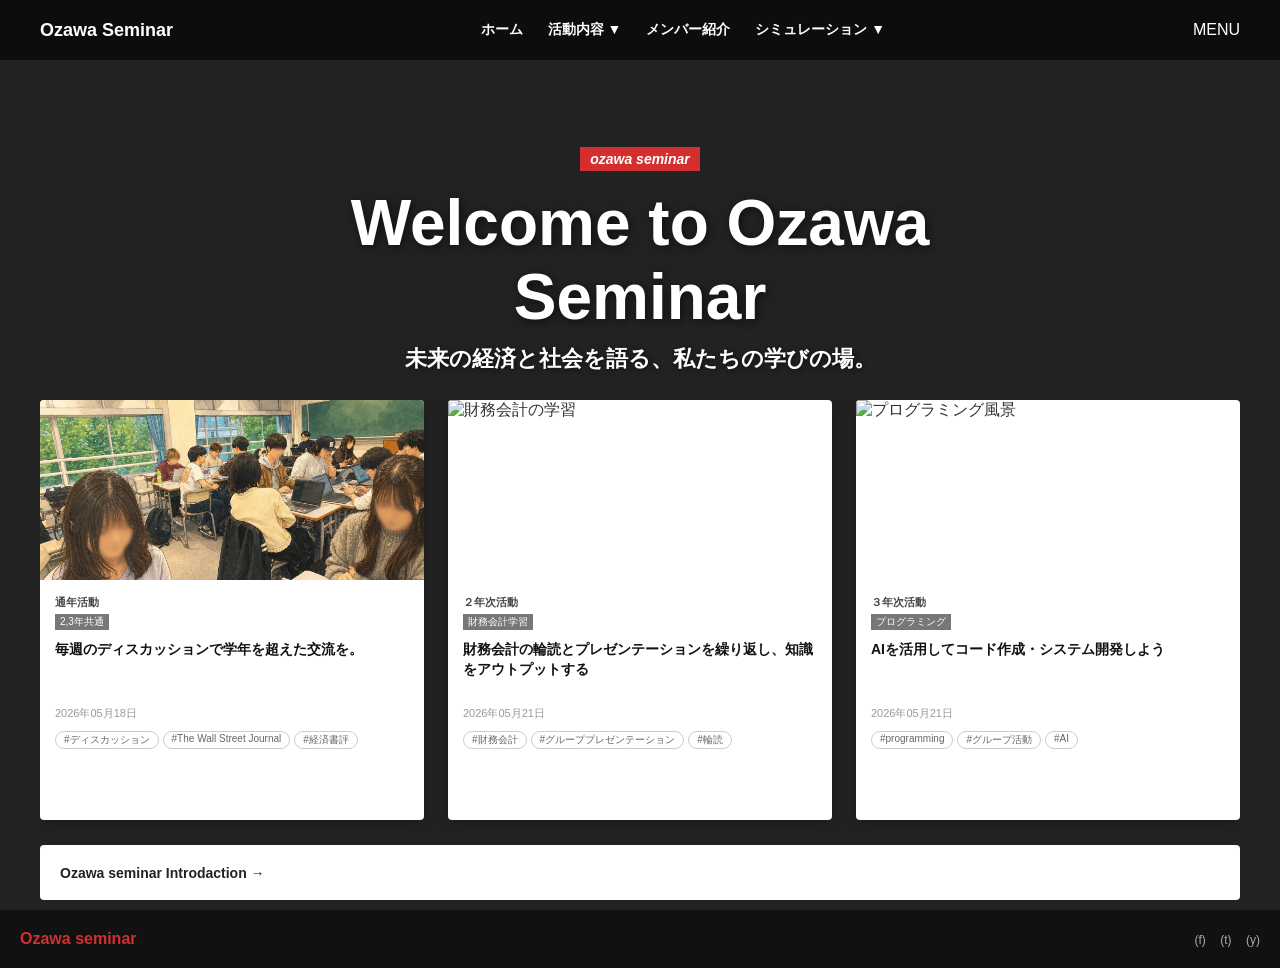
==== commit 765c76f7: "design update" ====
--- a/index.html/index.html
+++ b/index.html/index.html
@@ -44,7 +44,8 @@
   <div class="hero-section">
     <div class="hero-content">
       <span class="magazine-label">ozawa seminar</span>
-      <h1 class="hero-title">Welcome to Ozawa Seminar</h1>
+      <h1 class="hero-title">Welcome to
+        Ozawa Seminar</h1>
       <p class="hero-subtitle">未来の経済と社会を語る、私たちの学びの場。</p>
     </div>
   </div>
@@ -61,8 +62,8 @@
                   <img src="photo.jpg/photo1-daily.jpg" alt="ディスカッション風景">
                 </div>
                 <div class="card-content">
-                  <span class="company-tag">どんなゼミ？</span>
-                  <span class="skill-tag">通年活動を知る</span>
+                  <span class="company-tag">通年活動</span>
+                  <span class="skill-tag">2,3年共通</span>
                   <h3>毎週のディスカッションで学年を超えた交流を。</h3>
                   <p class="date">2026年05月18日</p>
                   <div class="tags">
@@ -82,8 +83,8 @@
                   <img src="image2.jpg" alt="財務会計の学習">
                 </div>
                 <div class="card-content">
-                  <span class="company-tag">どんなゼミ？</span>
-                  <span class="skill-tag">２年生の学習内容を知る</span>
+                  <span class="company-tag">２年次活動</span>
+                  <span class="skill-tag">財務会計学習</span>
                   <h3>財務会計の輪読とプレゼンテーションを繰り返し、知識をアウトプットする</h3>
                   <p class="date">2026年05月21日</p>
                   <div class="tags">
@@ -103,8 +104,8 @@
                   <img src="image3.jpg" alt="プログラミング風景">
                 </div>
                 <div class="card-content">
-                  <span class="company-tag">どんなゼミ？</span>
-                  <span class="skill-tag">３年生の活動内容を知る</span>
+                  <span class="company-tag">３年次活動</span>
+                  <span class="skill-tag">プログラミング</span>
                   <h3>AIを活用してコード作成・システム開発しよう</h3>
                   <p class="date">2026年05月21日</p>
                   <div class="tags">
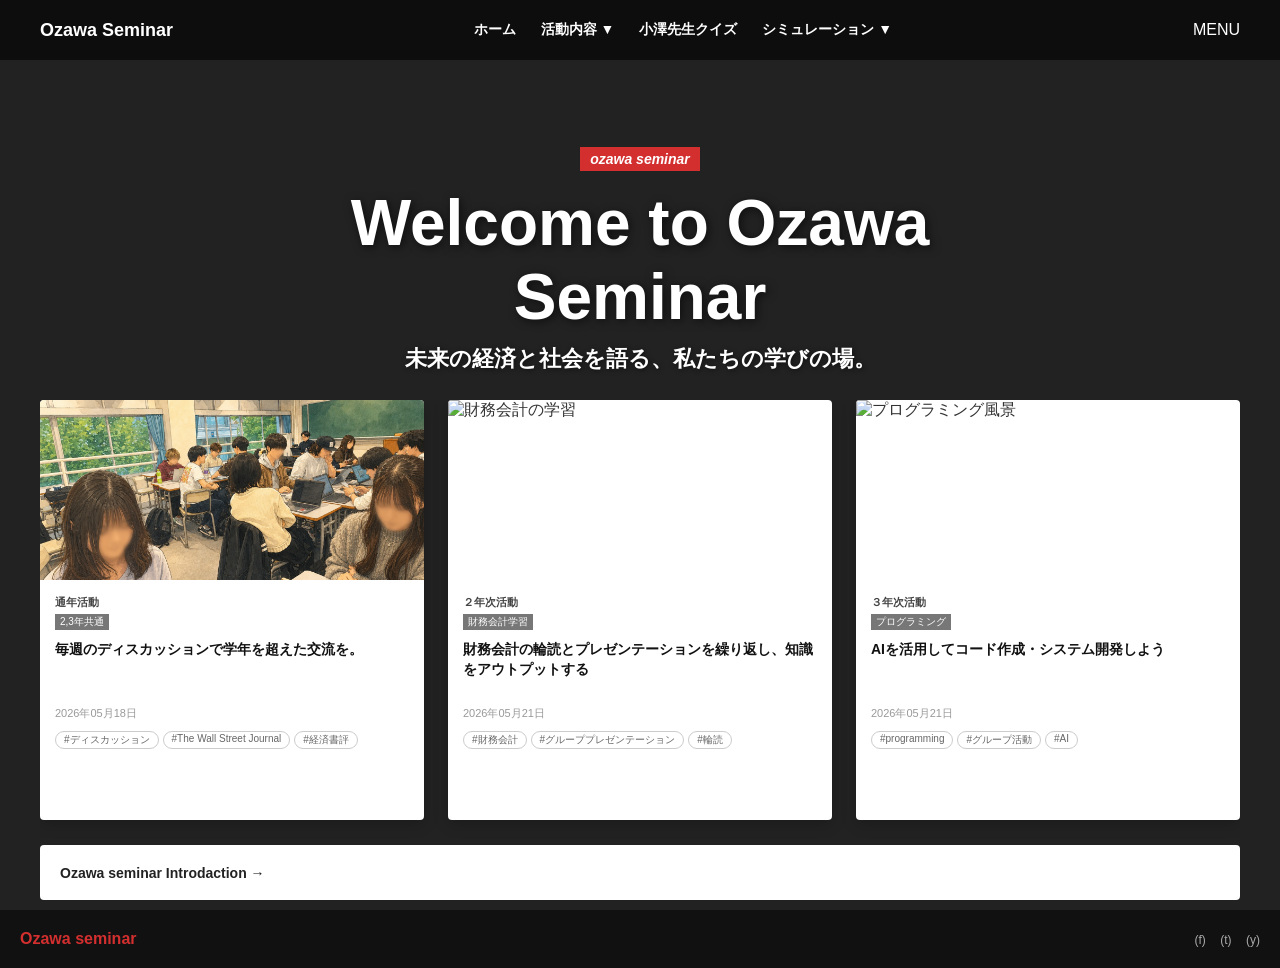
==== commit a4eb7433: "update members page" ====
--- a/index.html/index.html
+++ b/index.html/index.html
@@ -20,11 +20,11 @@
         <li class="dropdown">
           <a href="#">活動内容 ▼</a>
           <ul class="dropdown-content">
-            <li><a href="activities-seminar.html">毎日の活動</a></li>
+            <li><a href="activities-seminar.html">所属ゼミ生</a></li>
             <li><a href="activities-event.html">行事</a></li>
           </ul>
         </li>
-        <li><a href="members.html">メンバー紹介</a></li>
+        <li><a href="activities-ozawaquiz.html">小澤先生クイズ</a></li>
         <li class="dropdown">
           <a href="#">シミュレーション ▼</a>
           <ul class="dropdown-content">
